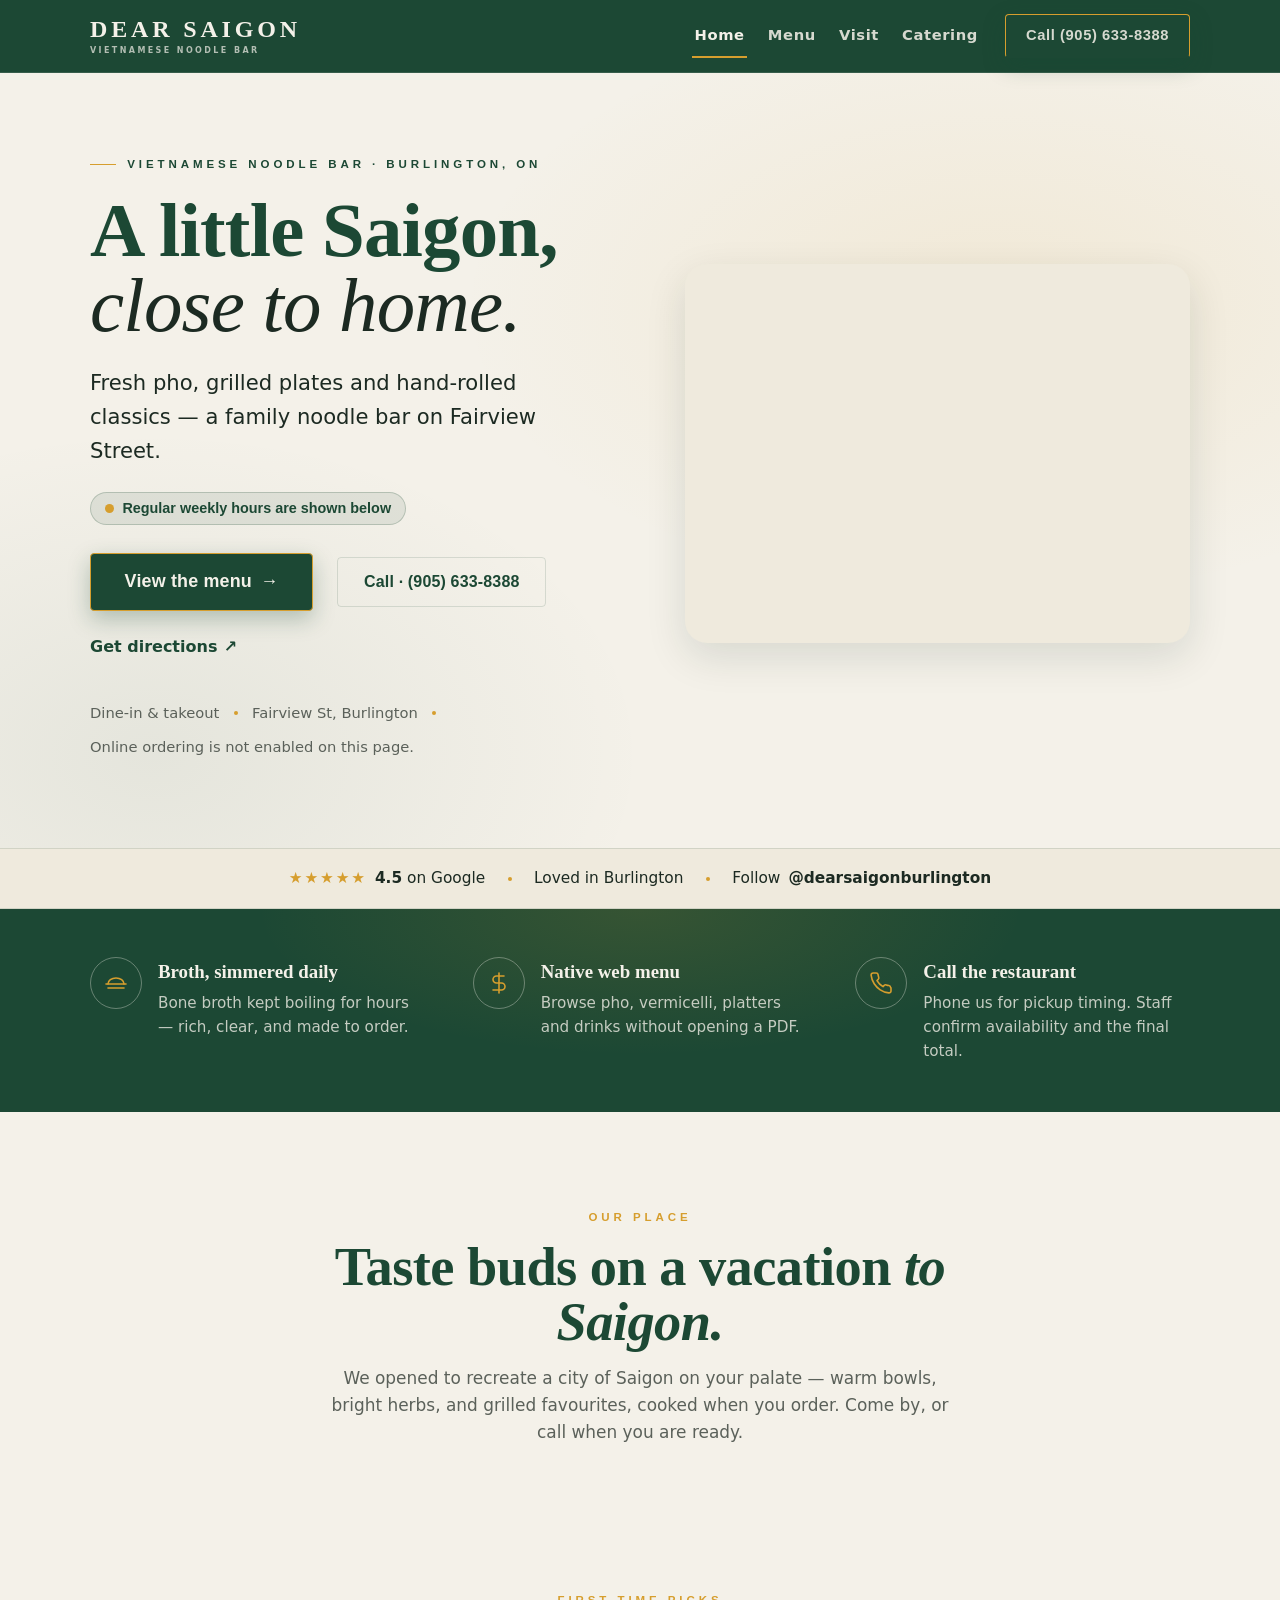
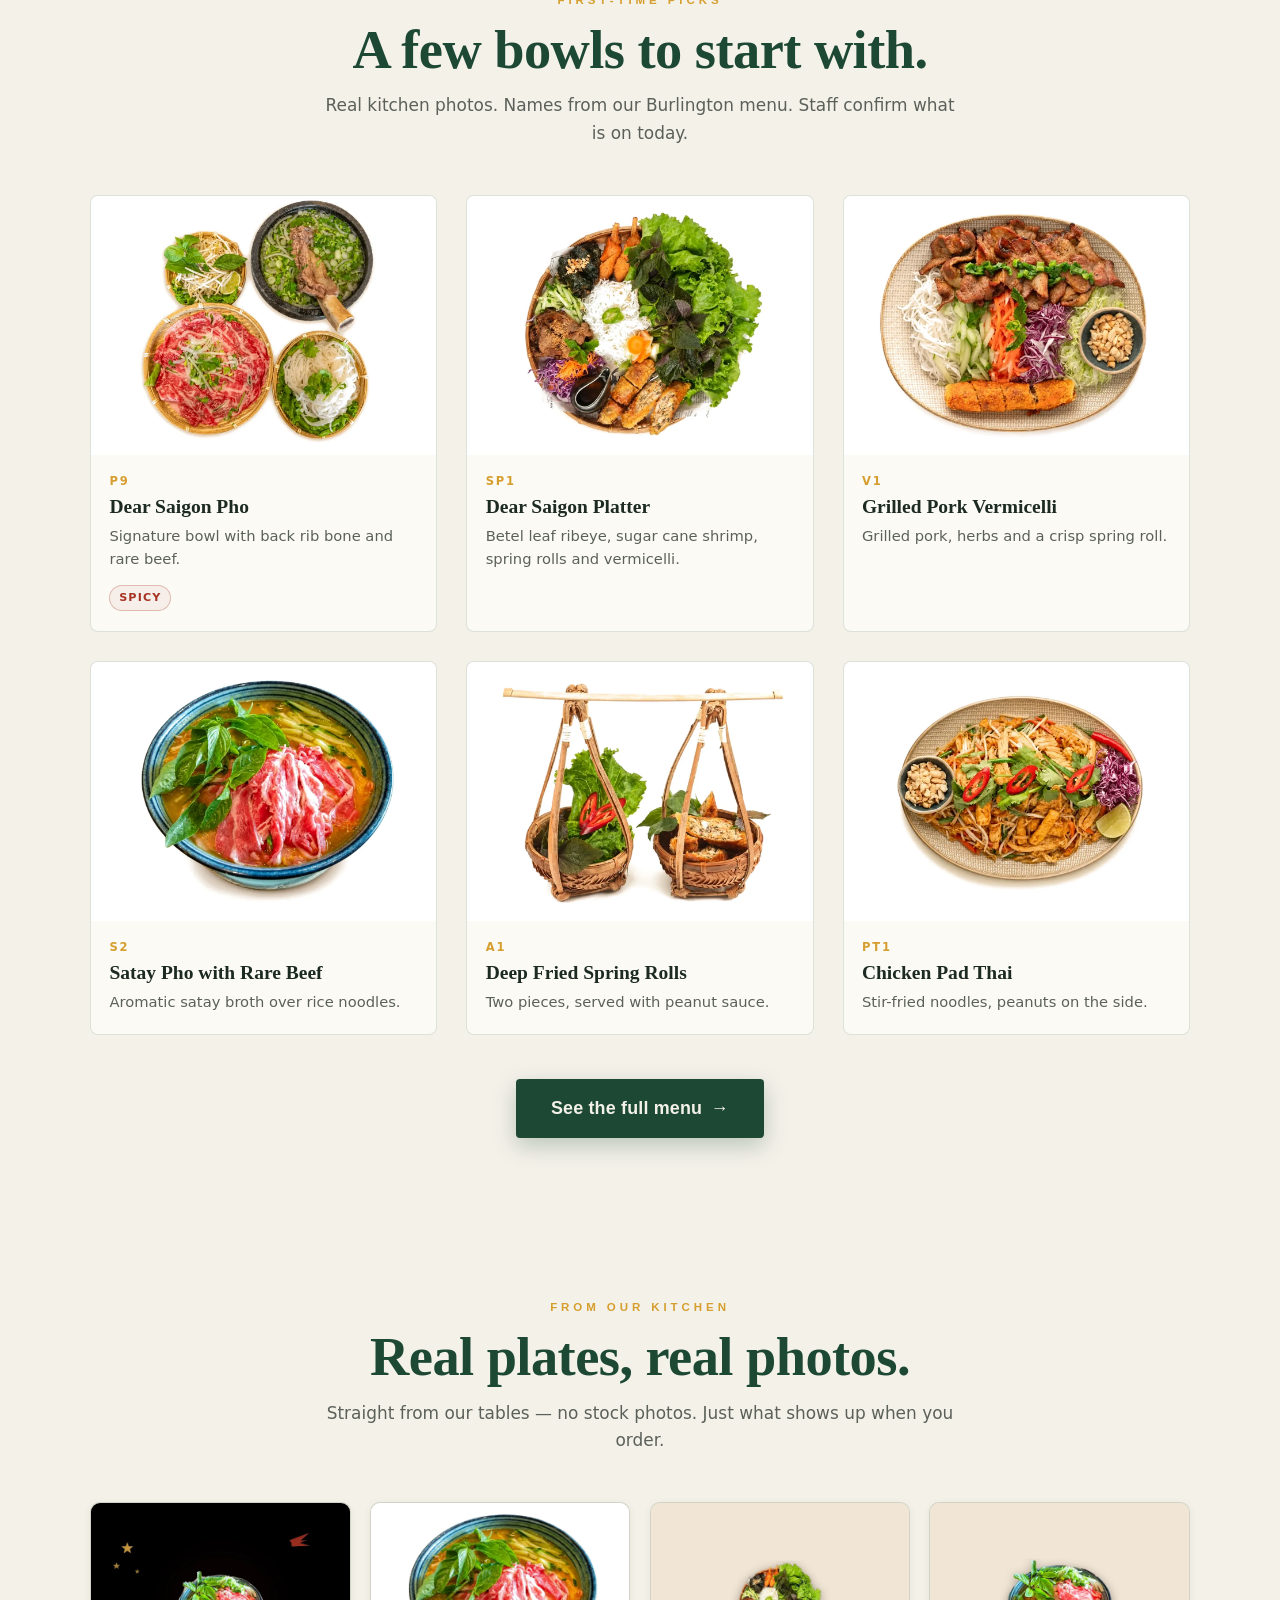
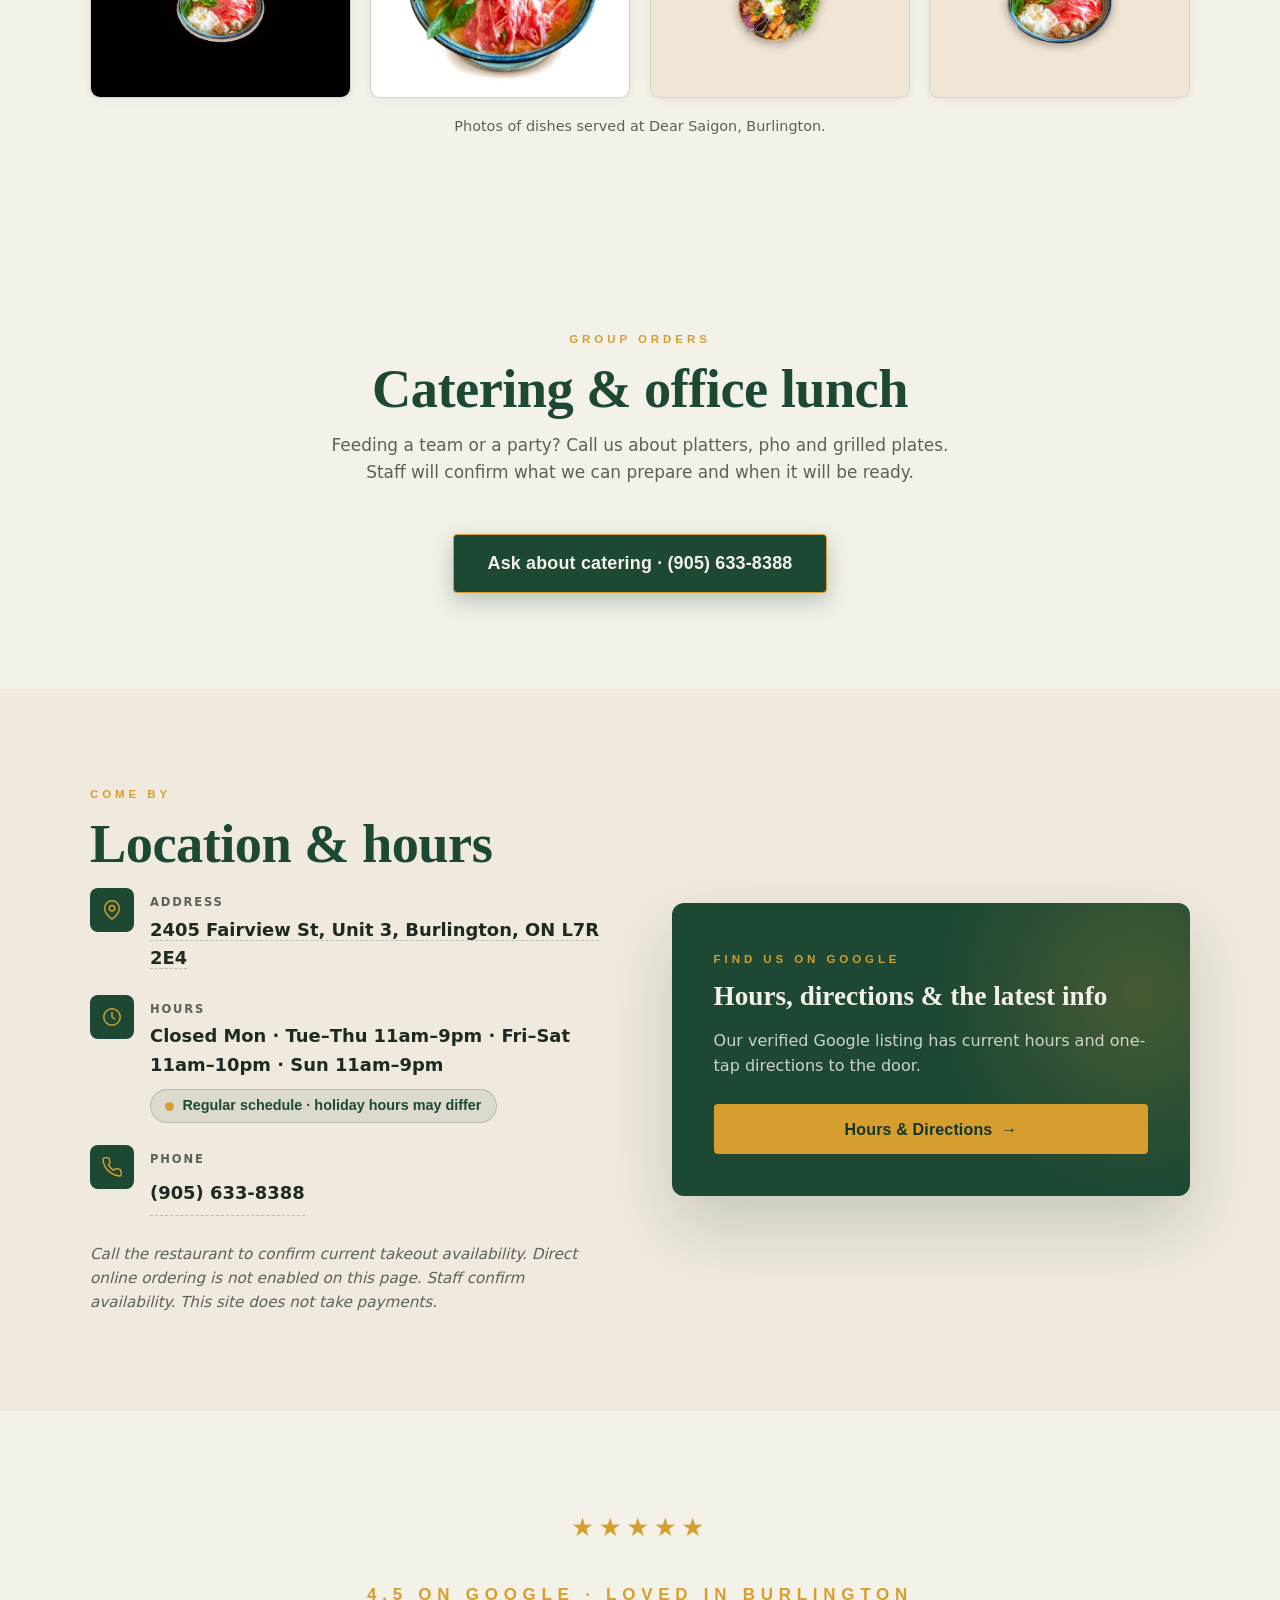
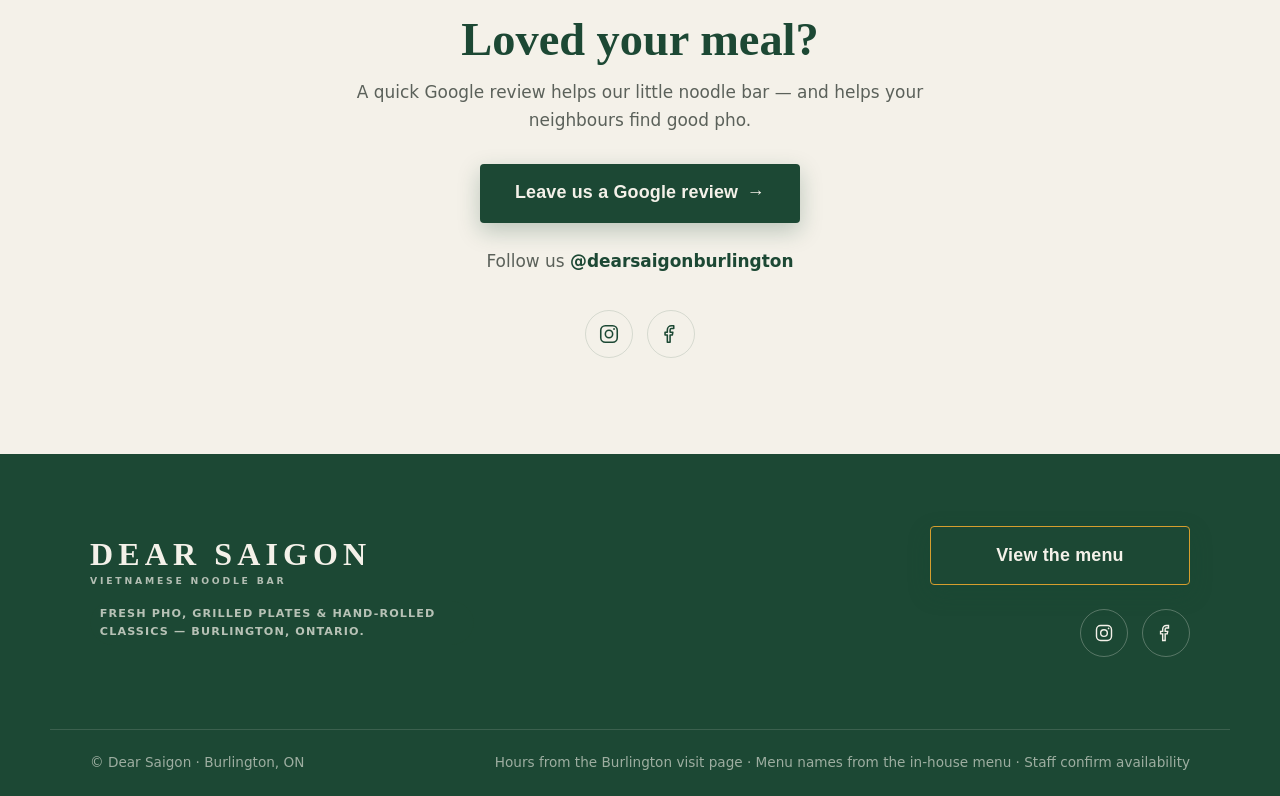
==== index.html @ 6fcc9b38 "Merge origin/main into the fail-closed takeout foundation Keep main's visit-only native menu site an" ====
<!DOCTYPE html>
<html lang="en">
<head>
<meta charset="UTF-8" />
<meta name="viewport" content="width=device-width, initial-scale=1.0" />
<title>Dear Saigon Burlington — Visit · Menu · Hours</title>
<link rel="icon" href="data:image/svg+xml,%3Csvg xmlns='http://www.w3.org/2000/svg' viewBox='0 0 32 32'%3E%3Crect width='32' height='32' rx='7' fill='%231C4834'/%3E%3Ctext x='16' y='23' font-family='Georgia,serif' font-size='17' font-weight='bold' fill='%23F4F1E9' text-anchor='middle'%3EDS%3C/text%3E%3C/svg%3E" />
<meta name="theme-color" content="#1C4834" />
<meta name="robots" content="index,follow" />
<meta name="referrer" content="strict-origin-when-cross-origin" />
<meta http-equiv="Content-Security-Policy" content="default-src 'self'; img-src 'self' data:; style-src 'self' 'unsafe-inline' https://fonts.googleapis.com; script-src 'self'; connect-src 'none'; font-src 'self' https://fonts.gstatic.com; object-src 'none'; base-uri 'self'; form-action 'none'" />
<meta name="description" content="Dear Saigon Burlington — Vietnamese noodle bar on Fairview St. Native menu, hours, phone and directions. Visit us. Closed Mondays." />
<meta name="keywords" content="vietnamese food burlington, pho burlington, dear saigon, vietnamese noodle bar, pho pickup burlington" />
<link rel="canonical" href="https://skywalker8888.github.io/dear-saigon-landing/" />

<meta property="og:site_name" content="Dear Saigon — Vietnamese Noodle Bar" />
<meta property="og:title" content="Dear Saigon Burlington — Pho &amp; Vietnamese Noodle Bar" />
<meta property="og:description" content="Fresh pho, grilled plates and hand-rolled classics on Fairview St. View the menu, call, or get directions." />
<meta property="og:type" content="restaurant.restaurant" />
<meta property="og:url" content="https://skywalker8888.github.io/dear-saigon-landing/" />
<meta property="og:image" content="https://skywalker8888.github.io/dear-saigon-landing/assets/hero-platter-1200.jpg" />
<meta property="og:image:alt" content="Dear Saigon platter — grilled meats, spring rolls, vermicelli and herbs" />
<meta property="og:locale" content="en_CA" />
<meta name="twitter:card" content="summary_large_image" />
<meta name="twitter:title" content="Dear Saigon Burlington — Pho &amp; Vietnamese Noodle Bar" />
<meta name="twitter:description" content="Hours, native menu, phone and directions. Come visit on Fairview St." />
<meta name="twitter:image" content="https://skywalker8888.github.io/dear-saigon-landing/assets/hero-platter-1200.jpg" />

<link rel="preconnect" href="https://fonts.googleapis.com" />
<link rel="preconnect" href="https://fonts.gstatic.com" crossorigin />
<link href="https://fonts.googleapis.com/css2?family=Playfair+Display:ital,wght@0,500;0,600;0,700;0,800;0,900;1,500&family=Inter:wght@400;500;600;700&display=swap" rel="stylesheet" />
<link rel="stylesheet" href="css/site.css" />

<script type="application/ld+json">
{
  "@context": "https://schema.org",
  "@type": "Restaurant",
  "name": "Dear Saigon",
  "image": "https://skywalker8888.github.io/dear-saigon-landing/assets/hero-platter-1200.jpg",
  "servesCuisine": "Vietnamese",
  "telephone": "+19056338388",
  "address": {
    "@type": "PostalAddress",
    "streetAddress": "2405 Fairview St, Unit 3",
    "addressLocality": "Burlington",
    "addressRegion": "ON",
    "postalCode": "L7R 2E4",
    "addressCountry": "CA"
  },
  "url": "https://skywalker8888.github.io/dear-saigon-landing/",
  "hasMenu": "https://skywalker8888.github.io/dear-saigon-landing/menu.html",
  "openingHoursSpecification": [
    { "@type": "OpeningHoursSpecification", "dayOfWeek": ["Tuesday","Wednesday","Thursday","Sunday"], "opens": "11:00", "closes": "21:00" },
    { "@type": "OpeningHoursSpecification", "dayOfWeek": ["Friday","Saturday"], "opens": "11:00", "closes": "22:00" }
  ]
}
</script>
</head>
<body>
  <a class="skip" href="#main">Skip to content</a>

  <header class="topbar">
    <div class="wrap topbar-inner">
      <a href="index.html" class="brand-lockup" aria-label="Dear Saigon home">
        <span class="name">DEAR SAIGON</span>
        <span class="sub">Vietnamese Noodle Bar</span>
      </a>
      <button class="nav-toggle" type="button" aria-expanded="false" aria-controls="siteNav" aria-label="Open menu">
        <span></span>
      </button>
      <nav class="nav" id="siteNav" aria-label="Primary">
        <a href="index.html" aria-current="page">Home</a>
        <a href="menu.html">Menu</a>
        <a href="#visit">Visit</a>
        <a href="#catering">Catering</a>
        <a class="btn btn-order nav-cta" href="tel:+19056338388">Call (905) 633-8388</a>
      </nav>
    </div>
  </header>

  <main id="main" tabindex="-1">
    <section class="hero" id="top">
      <div class="wrap hero-grid">
        <div class="hero-copy">
          <span class="kicker hero-kicker">Vietnamese Noodle Bar · Burlington, ON</span>
          <h1>A little Saigon,<br /><span class="em">close to home.</span></h1>
          <p class="tagline">Fresh pho, grilled plates and hand-rolled classics — a family noodle bar on Fairview Street.</p>
          <div class="hero-status">
            <span class="status-pill is-schedule">
              <span class="dot-live" aria-hidden="true"></span><span>Regular weekly hours are shown below</span>
            </span>
          </div>
          <div class="hero-cta">
            <a class="btn btn-order btn-order-lg" href="menu.html">View the menu <span class="arrow" aria-hidden="true">→</span></a>
            <a class="btn btn-outline" href="tel:+19056338388">Call · (905) 633-8388</a>
            <a class="menu-link" href="https://www.google.com/maps/dir/?api=1&destination=Dear+Saigon+Vietnamese+Noodle+Bar%2C+2405+Fairview+St+Unit+3%2C+Burlington%2C+ON+L7R+2E4" target="_blank" rel="noopener">Get directions <span aria-hidden="true">↗</span></a>
          </div>
          <p class="trust">
            <span>Dine-in &amp; takeout</span><span class="dot" aria-hidden="true"></span>
            <span>Fairview St, Burlington</span><span class="dot" aria-hidden="true"></span>
            <span>Online ordering is not enabled on this page.</span>
          </p>
        </div>
        <div class="hero-media">
          <div class="hero-disc">
            <picture>
              <source media="(max-width: 900px)" type="image/webp"
                srcset="assets/hero-platter-portrait-800.webp 800w, assets/hero-platter-portrait-1080.webp 1080w"
                sizes="100vw" />
              <source type="image/webp"
                srcset="assets/hero-platter-800.webp 800w, assets/hero-platter-1200.webp 1200w, assets/hero-platter-1600.webp 1600w"
                sizes="(min-width: 900px) 34rem, 100vw" />
              <img class="hero-bowl"
                src="assets/hero-platter-1200.jpg"
                srcset="assets/hero-platter-800.jpg 800w, assets/hero-platter-1200.jpg 1200w, assets/hero-platter-1600.jpg 1600w"
                sizes="(min-width: 900px) 34rem, 100vw"
                alt="Official Dear Saigon platter — grilled meats, spring rolls, vermicelli, herbs and sauces on a woven tray"
                width="1600" height="1066" fetchpriority="high" decoding="async" />
            </picture>
          </div>
        </div>
      </div>
    </section>

    <section class="proof" aria-label="What people say about Dear Saigon">
      <div class="wrap proof-inner">
        <span class="proof-item"><span class="proof-stars" aria-hidden="true">★★★★★</span> <span><strong>4.5</strong> on Google</span></span>
        <span class="proof-sep" aria-hidden="true"></span>
        <span class="proof-item">Loved in Burlington</span>
        <span class="proof-sep" aria-hidden="true"></span>
        <span class="proof-item">Follow <strong>@dearsaigonburlington</strong></span>
      </div>
    </section>

    <section class="highlights">
      <div class="wrap highlights-inner">
        <div class="hl reveal">
          <span class="ic" aria-hidden="true"><svg width="24" height="24" viewBox="0 0 24 24" fill="none" stroke="currentColor" stroke-width="1.6" stroke-linecap="round" stroke-linejoin="round"><path d="M4 13c0-3.5 3.6-6 8-6s8 2.5 8 6"/><path d="M2 13h20"/><path d="M4 17h16"/></svg></span>
          <div>
            <h3>Broth, simmered daily</h3>
            <p>Bone broth kept boiling for hours — rich, clear, and made to order.</p>
          </div>
        </div>
        <div class="hl reveal">
          <span class="ic" aria-hidden="true"><svg width="24" height="24" viewBox="0 0 24 24" fill="none" stroke="currentColor" stroke-width="1.6" stroke-linecap="round" stroke-linejoin="round"><path d="M12 2v20"/><path d="M17 5H9.5a3.5 3.5 0 0 0 0 7h5a3.5 3.5 0 0 1 0 7H6"/></svg></span>
          <div>
            <h3>Native web menu</h3>
            <p>Browse pho, vermicelli, platters and drinks without opening a PDF.</p>
          </div>
        </div>
        <div class="hl reveal">
          <span class="ic" aria-hidden="true"><svg width="24" height="24" viewBox="0 0 24 24" fill="none" stroke="currentColor" stroke-width="1.6" stroke-linecap="round" stroke-linejoin="round"><path d="M22 16.9v3a2 2 0 0 1-2.2 2 19.8 19.8 0 0 1-8.6-3.1 19.5 19.5 0 0 1-6-6 19.8 19.8 0 0 1-3.1-8.6A2 2 0 0 1 4.1 2h3a2 2 0 0 1 2 1.7c.1.9.3 1.8.6 2.6a2 2 0 0 1-.5 2.1L8 9.6a16 16 0 0 0 6 6l1.2-1.2a2 2 0 0 1 2.1-.5c.8.3 1.7.5 2.6.6a2 2 0 0 1 1.7 2Z"/></svg></span>
          <div>
            <h3>Call the restaurant</h3>
            <p>Phone us for pickup timing. Staff confirm availability and the final total.</p>
          </div>
        </div>
      </div>
    </section>

    <section class="sec" id="story">
      <div class="wrap">
        <div class="sec-head center reveal">
          <span class="kicker">Our place</span>
          <h2>Taste buds on a vacation <em style="font-style:italic">to Saigon.</em></h2>
          <p>We opened to recreate a city of Saigon on your palate — warm bowls, bright herbs, and grilled favourites, cooked when you order. Come by, or call when you are ready.</p>
        </div>
      </div>
    </section>

    <section class="sec" id="favourites" style="padding-top:0">
      <div class="wrap">
        <div class="sec-head center reveal">
          <span class="kicker">First-time picks</span>
          <h2>A few bowls to start with.</h2>
          <p>Real kitchen photos. Names from our Burlington menu. Staff confirm what is on today.</p>
        </div>
        <div class="featured-grid">
          <article class="dish reveal">
            <div class="dish-photo"><img src="assets/menu/p9-dear-saigon-pho.webp" alt="Dear Saigon pho with back rib bone and rare beef" loading="lazy" width="1200" height="900" /></div>
            <div class="dish-body">
              <span class="dish-code">P9</span>
              <h3 class="dish-name">Dear Saigon Pho</h3>
              <p class="dish-note">Signature bowl with back rib bone and rare beef.</p>
              <div class="dish-foot"><span class="tag tag-spicy">Spicy</span></div>
            </div>
          </article>
          <article class="dish reveal">
            <div class="dish-photo"><img src="assets/menu/sp1-platter.webp" alt="Dear Saigon platter with grilled meats, spring rolls and herbs" loading="lazy" width="1200" height="900" /></div>
            <div class="dish-body">
              <span class="dish-code">SP1</span>
              <h3 class="dish-name">Dear Saigon Platter</h3>
              <p class="dish-note">Betel leaf ribeye, sugar cane shrimp, spring rolls and vermicelli.</p>
            </div>
          </article>
          <article class="dish reveal">
            <div class="dish-photo"><img src="assets/menu/v1-grilled-pork-vermicelli.webp" alt="Vermicelli with grilled pork and spring roll" loading="lazy" width="1200" height="900" /></div>
            <div class="dish-body">
              <span class="dish-code">V1</span>
              <h3 class="dish-name">Grilled Pork Vermicelli</h3>
              <p class="dish-note">Grilled pork, herbs and a crisp spring roll.</p>
            </div>
          </article>
          <article class="dish reveal">
            <div class="dish-photo"><img src="assets/menu/s2-satay-rare-beef.webp" alt="Satay pho with rare beef" loading="lazy" width="1200" height="900" /></div>
            <div class="dish-body">
              <span class="dish-code">S2</span>
              <h3 class="dish-name">Satay Pho with Rare Beef</h3>
              <p class="dish-note">Aromatic satay broth over rice noodles.</p>
            </div>
          </article>
          <article class="dish reveal">
            <div class="dish-photo"><img src="assets/menu/a1-spring-rolls.webp" alt="Deep fried spring rolls in bamboo baskets" loading="lazy" width="1200" height="900" /></div>
            <div class="dish-body">
              <span class="dish-code">A1</span>
              <h3 class="dish-name">Deep Fried Spring Rolls</h3>
              <p class="dish-note">Two pieces, served with peanut sauce.</p>
            </div>
          </article>
          <article class="dish reveal">
            <div class="dish-photo"><img src="assets/menu/pt1-chicken-pad-thai.webp" alt="Chicken pad thai" loading="lazy" width="1200" height="900" /></div>
            <div class="dish-body">
              <span class="dish-code">PT1</span>
              <h3 class="dish-name">Chicken Pad Thai</h3>
              <p class="dish-note">Stir-fried noodles, peanuts on the side.</p>
            </div>
          </article>
        </div>
        <div class="menu-cta reveal">
          <a class="btn btn-green btn-order-lg" href="menu.html">See the full menu <span class="arrow" aria-hidden="true">→</span></a>
        </div>
      </div>
    </section>

    <section class="sec" id="gallery" style="padding-top: clamp(2.5rem, 6vw, 4rem);">
      <div class="wrap">
        <div class="sec-head center reveal">
          <span class="kicker">From our kitchen</span>
          <h2>Real plates, real photos.</h2>
          <p>Straight from our tables — no stock photos. Just what shows up when you order.</p>
        </div>
        <div class="gallery-grid">
          <figure class="gallery-item reveal"><img src="assets/gallery-house-special-pho.webp" alt="House special pho at Dear Saigon" loading="lazy" width="1200" height="900" /></figure>
          <figure class="gallery-item reveal"><img src="assets/gallery-satay-pho-rare-beef.webp" alt="Satay pho with rare beef" loading="lazy" width="1200" height="900" /></figure>
          <figure class="gallery-item reveal"><img src="assets/gallery-dear-saigon-platter.webp" alt="Dear Saigon platter" loading="lazy" width="1200" height="900" /></figure>
          <figure class="gallery-item reveal"><img src="assets/gallery-house-special-pho-2.webp" alt="House special pho with herbs and chili" loading="lazy" width="1200" height="900" /></figure>
        </div>
        <p class="gallery-note reveal">Photos of dishes served at Dear Saigon, Burlington.</p>
      </div>
    </section>

    <section class="sec" id="catering">
      <div class="wrap">
        <div class="sec-head center reveal">
          <span class="kicker">Group orders</span>
          <h2>Catering &amp; office lunch</h2>
          <p>Feeding a team or a party? Call us about platters, pho and grilled plates. Staff will confirm what we can prepare and when it will be ready.</p>
        </div>
        <div class="reveal" style="text-align:center">
          <a class="btn btn-order btn-order-lg" href="tel:+19056338388">Ask about catering · (905) 633-8388</a>
        </div>
      </div>
    </section>

    <section class="sec info" id="visit">
      <div class="wrap info-grid">
        <div class="reveal">
          <div class="sec-head" style="margin-bottom:1rem">
            <span class="kicker" style="color:var(--gold)">Come by</span>
            <h2>Location &amp; hours</h2>
          </div>
          <div class="info-list">
            <div class="info-item">
              <span class="ic" aria-hidden="true"><svg width="22" height="22" viewBox="0 0 24 24" fill="none" stroke="currentColor" stroke-width="1.6" stroke-linecap="round" stroke-linejoin="round"><path d="M20 10c0 6-8 12-8 12s-8-6-8-12a8 8 0 0 1 16 0Z"/><circle cx="12" cy="10" r="3"/></svg></span>
              <div>
                <span class="lbl">Address</span>
                <div class="val"><a href="https://www.google.com/maps/dir/?api=1&destination=Dear+Saigon+Vietnamese+Noodle+Bar%2C+2405+Fairview+St+Unit+3%2C+Burlington%2C+ON+L7R+2E4" target="_blank" rel="noopener" aria-label="Get directions to 2405 Fairview Street, Unit 3, Burlington">2405 Fairview St, Unit 3, Burlington, ON L7R 2E4</a></div>
              </div>
            </div>
            <div class="info-item">
              <span class="ic" aria-hidden="true"><svg width="22" height="22" viewBox="0 0 24 24" fill="none" stroke="currentColor" stroke-width="1.6" stroke-linecap="round" stroke-linejoin="round"><circle cx="12" cy="12" r="9"/><path d="M12 7v5l3 2"/></svg></span>
              <div>
                <span class="lbl">Hours</span>
                <div class="val">Closed Mon · Tue–Thu 11am–9pm · Fri–Sat 11am–10pm · Sun 11am–9pm</div>
                <span class="status-pill is-schedule" style="margin-top:.6rem">
                  <span class="dot-live" aria-hidden="true"></span><span>Regular schedule · holiday hours may differ</span>
                </span>
              </div>
            </div>
            <div class="info-item">
              <span class="ic" aria-hidden="true"><svg width="22" height="22" viewBox="0 0 24 24" fill="none" stroke="currentColor" stroke-width="1.6" stroke-linecap="round" stroke-linejoin="round"><path d="M22 16.9v3a2 2 0 0 1-2.2 2 19.8 19.8 0 0 1-8.6-3.1 19.5 19.5 0 0 1-6-6 19.8 19.8 0 0 1-3.1-8.6A2 2 0 0 1 4.1 2h3a2 2 0 0 1 2 1.7c.1.9.3 1.8.6 2.6a2 2 0 0 1-.5 2.1L8 9.6a16 16 0 0 0 6 6l1.2-1.2a2 2 0 0 1 2.1-.5c.8.3 1.7.5 2.6.6a2 2 0 0 1 1.7 2Z"/></svg></span>
              <div>
                <span class="lbl">Phone</span>
                <div class="val"><a class="info-phone-link" href="tel:+19056338388">(905) 633-8388</a></div>
              </div>
            </div>
          </div>
          <p class="info-note">Call the restaurant to confirm current takeout availability. Direct online ordering is not enabled on this page. Staff confirm availability. This site does not take payments.</p>
        </div>
        <aside class="info-card reveal">
          <span class="kicker">Find us on Google</span>
          <h3>Hours, directions &amp; the latest info</h3>
          <p>Our verified Google listing has current hours and one-tap directions to the door.</p>
          <a class="btn btn-gold" href="https://maps.google.com/?cid=7779167624269607469" target="_blank" rel="noopener">Hours &amp; Directions <span class="arrow" aria-hidden="true">→</span></a>
        </aside>
      </div>
    </section>

    <section class="sec">
      <div class="wrap reviews-inner reveal">
        <div class="stars" aria-label="Five stars">★★★★★</div>
        <p class="kicker" style="color:var(--gold);margin-bottom:.5rem">4.5 on Google · Loved in Burlington</p>
        <h2>Loved your meal?</h2>
        <p>A quick Google review helps our little noodle bar — and helps your neighbours find good pho.</p>
        <div class="review-cta">
          <a class="btn btn-green btn-order-lg" href="https://maps.google.com/?cid=7779167624269607469" target="_blank" rel="noopener">Leave us a Google review <span class="arrow" aria-hidden="true">→</span></a>
        </div>
        <p style="margin-top:1.6rem;color:var(--muted)">Follow us <a href="https://instagram.com/dearsaigonburlington" target="_blank" rel="noopener" style="color:var(--green);font-weight:700">@dearsaigonburlington</a></p>
        <div class="socials">
          <a class="soc" href="https://instagram.com/dearsaigonburlington" target="_blank" rel="noopener" aria-label="Dear Saigon on Instagram">
            <svg width="22" height="22" viewBox="0 0 24 24" fill="none" stroke="currentColor" stroke-width="1.7" stroke-linecap="round" stroke-linejoin="round"><rect x="3" y="3" width="18" height="18" rx="5"/><circle cx="12" cy="12" r="4"/><circle cx="17.5" cy="6.5" r="1" fill="currentColor" stroke="none"/></svg>
          </a>
          <a class="soc" href="https://facebook.com/dearsaigonburlington" target="_blank" rel="noopener" aria-label="Dear Saigon on Facebook">
            <svg width="22" height="22" viewBox="0 0 24 24" fill="none" stroke="currentColor" stroke-width="1.7" stroke-linecap="round" stroke-linejoin="round"><path d="M15 3h-2.5A4.5 4.5 0 0 0 8 7.5V10H5.5v3H8v8h3v-8h2.5l.5-3H11V7.5A1.5 1.5 0 0 1 12.5 6H15V3Z"/></svg>
          </a>
        </div>
      </div>
    </section>
  </main>

  <footer class="footer">
    <div class="wrap footer-inner">
      <div>
        <div class="brand-lockup">
          <span class="name">DEAR SAIGON</span>
          <span class="sub">Vietnamese Noodle Bar</span>
        </div>
        <p class="tag">Fresh pho, grilled plates &amp; hand-rolled classics — Burlington, Ontario.</p>
      </div>
      <div class="footer-right">
        <a class="btn btn-order btn-order-lg" href="menu.html">View the menu</a>
        <div class="socials">
          <a class="soc" href="https://instagram.com/dearsaigonburlington" target="_blank" rel="noopener" aria-label="Dear Saigon on Instagram">
            <svg width="20" height="20" viewBox="0 0 24 24" fill="none" stroke="currentColor" stroke-width="1.7"><rect x="3" y="3" width="18" height="18" rx="5"/><circle cx="12" cy="12" r="4"/><circle cx="17.5" cy="6.5" r="1" fill="currentColor" stroke="none"/></svg>
          </a>
          <a class="soc" href="https://facebook.com/dearsaigonburlington" target="_blank" rel="noopener" aria-label="Dear Saigon on Facebook">
            <svg width="20" height="20" viewBox="0 0 24 24" fill="none" stroke="currentColor" stroke-width="1.7"><path d="M15 3h-2.5A4.5 4.5 0 0 0 8 7.5V10H5.5v3H8v8h3v-8h2.5l.5-3H11V7.5A1.5 1.5 0 0 1 12.5 6H15V3Z"/></svg>
          </a>
        </div>
      </div>
    </div>
    <div class="wrap footer-bottom">
      <span>© Dear Saigon · Burlington, ON</span>
      <span>Hours from the Burlington visit page · Menu names from the in-house menu · Staff confirm availability</span>
    </div>
  </footer>

  <nav class="mobile-bar" aria-label="Quick visit actions">
    <a class="btn btn-order" href="tel:+19056338388">Call</a>
    <a class="btn btn-ghost" href="menu.html">Menu</a>
    <a class="btn btn-ghost" href="https://www.google.com/maps/dir/?api=1&destination=Dear+Saigon+Vietnamese+Noodle+Bar%2C+2405+Fairview+St+Unit+3%2C+Burlington%2C+ON+L7R+2E4" target="_blank" rel="noopener">Directions</a>
  </nav>

  <script src="js/site.js"></script>
</body>
</html>
---- css/site.css ----
:root {
  --green: #1C4834;
  --green-deep: #143526;
  --green-tint: #E4EAE1;
  --cream: #F4F1E9;
  --cream-warm: #EFEADD;
  --ink: #1C2A22;
  --muted: #5B615A;
  --gold: #D69E2E;
  --saigon-red: #A83224;
  --card: #FBFAF5;
  --shadow-sm: 0 2px 8px rgba(20, 42, 34, .06);
  --shadow-md: 0 14px 40px rgba(20, 42, 34, .12);
  --shadow-lg: 0 30px 70px rgba(20, 42, 34, .18);
  --edge: rgba(28, 72, 52, .14);
  --maxw: 1180px;
  --ease: cubic-bezier(.22, .61, .36, 1);
  --header-h: 72px;
}

* { box-sizing: border-box; margin: 0; padding: 0; }

html { scroll-behavior: smooth; -webkit-text-size-adjust: 100%; scroll-padding-top: 88px; }

body {
  font-family: Inter, system-ui, -apple-system, sans-serif;
  color: var(--ink);
  background: var(--cream);
  line-height: 1.6;
  -webkit-font-smoothing: antialiased;
  overflow-x: hidden;
}

h1, h2, h3, .serif { font-family: "Playfair Display", Georgia, "Times New Roman", serif; }

a { color: inherit; text-decoration: none; }
a:focus-visible { outline: 3px solid var(--gold); outline-offset: 3px; }
img { display: block; max-width: 100%; height: auto; }
main, section[id] { scroll-margin-top: 5.5rem; }

.wrap { width: 100%; max-width: var(--maxw); margin-inline: auto; padding-inline: clamp(1.15rem, 4vw, 2.5rem); }

.skip {
  position: absolute;
  left: .75rem;
  top: -40rem;
  z-index: 400;
  background: var(--gold);
  color: var(--green-deep);
  padding: .7rem 1rem;
  font-weight: 700;
  border-radius: 4px;
}
.skip:focus { top: .75rem; outline: 3px solid var(--green); outline-offset: 3px; }

.kicker {
  font-family: Inter, sans-serif;
  font-weight: 600;
  text-transform: uppercase;
  letter-spacing: .34em;
  font-size: .72rem;
}

.btn {
  display: inline-flex;
  align-items: center;
  justify-content: center;
  gap: .55rem;
  font-family: Inter, sans-serif;
  font-weight: 600;
  font-size: 1rem;
  letter-spacing: .01em;
  padding: .95rem 1.6rem;
  border-radius: 4px;
  border: 1.5px solid transparent;
  cursor: pointer;
  transition: transform .25s var(--ease), box-shadow .25s var(--ease), background .25s var(--ease), color .25s var(--ease);
  min-height: 48px;
  line-height: 1.1;
  text-align: center;
}
.btn:focus-visible { outline: 3px solid var(--gold); outline-offset: 3px; }
.btn .arrow { transition: transform .25s var(--ease); }
.btn:hover .arrow { transform: translateX(3px); }

.btn-order {
  background: var(--green);
  color: var(--cream);
  border-color: var(--gold);
  box-shadow: 0 8px 22px rgba(20, 72, 52, .28);
  font-weight: 700;
}
.btn-order:hover {
  transform: translateY(-2px);
  background: var(--green-deep);
  box-shadow: 0 14px 30px rgba(20, 72, 52, .4), 0 0 0 3px rgba(214, 158, 46, .18);
}
.btn-order:active { transform: translateY(0); }
.btn-order-lg { font-size: 1.12rem; padding: 1.15rem 2.1rem; }

.btn-green {
  background: var(--green);
  color: var(--cream);
  box-shadow: 0 8px 22px rgba(20, 72, 52, .25);
}
.btn-green:hover { transform: translateY(-2px); background: var(--green-deep); }

.btn-outline {
  background: transparent;
  color: var(--green);
  border-color: var(--edge);
}
.btn-outline:hover { border-color: var(--green); background: rgba(28,72,52,.05); transform: translateY(-2px); }

.btn-ghost {
  background: transparent;
  color: var(--cream);
  border-color: rgba(244,241,233,.45);
}
.btn-ghost:hover { background: rgba(244,241,233,.1); border-color: var(--cream); }

.topbar {
  position: sticky;
  top: 0;
  z-index: 100;
  background: var(--green);
  color: var(--cream);
  border-bottom: 1px solid rgba(244, 241, 233, .12);
}
.topbar-inner {
  display: flex;
  align-items: center;
  justify-content: space-between;
  gap: 1rem;
  padding-block: .7rem;
  min-height: var(--header-h);
}
.brand-lockup { display: flex; flex-direction: column; line-height: 1; }
.brand-lockup .name {
  font-family: "Playfair Display", serif;
  font-weight: 700;
  font-size: clamp(1.15rem, 3.6vw, 1.5rem);
  letter-spacing: .16em;
  color: var(--cream);
}
.brand-lockup .sub {
  font-size: .5rem;
  letter-spacing: .3em;
  text-transform: uppercase;
  color: rgba(244, 241, 233, .7);
  margin-top: .38rem;
  font-weight: 600;
}

.nav {
  display: flex;
  align-items: center;
  gap: .2rem 1.15rem;
}
.nav a {
  font-size: .92rem;
  font-weight: 600;
  letter-spacing: .04em;
  color: rgba(244,241,233,.86);
  padding: .45rem .15rem;
  min-height: 44px;
  display: inline-flex;
  align-items: center;
  border-bottom: 2px solid transparent;
}
.nav a:hover,
.nav a[aria-current="page"] {
  color: var(--cream);
  border-bottom-color: var(--gold);
}
.nav-cta { margin-left: .4rem; }
.topbar .btn-order { padding: .68rem 1.25rem; min-height: 44px; font-size: .92rem; }

.nav-toggle {
  display: none;
  width: 44px;
  height: 44px;
  border: 1.5px solid rgba(244,241,233,.35);
  background: transparent;
  color: var(--cream);
  border-radius: 6px;
  cursor: pointer;
}
.nav-toggle:focus-visible { outline: 3px solid var(--gold); outline-offset: 2px; }
.nav-toggle span,
.nav-toggle span::before,
.nav-toggle span::after {
  display: block;
  width: 18px;
  height: 2px;
  background: currentColor;
  position: relative;
  margin: 0 auto;
}
.nav-toggle span::before,
.nav-toggle span::after {
  content: "";
  position: absolute;
  left: 0;
}
.nav-toggle span::before { top: -6px; }
.nav-toggle span::after { top: 6px; }

.hero { position: relative; padding-block: clamp(2.5rem, 6vw, 5rem) clamp(3rem, 7vw, 6rem); overflow: hidden; }
.hero::before {
  content: "";
  position: absolute; inset: 0;
  background:
    radial-gradient(60% 55% at 78% 30%, rgba(214,158,46,.10), transparent 70%),
    radial-gradient(55% 60% at 12% 88%, rgba(28,72,52,.07), transparent 70%);
  pointer-events: none;
}
.hero-grid {
  position: relative;
  display: grid;
  grid-template-columns: 1.05fr 1fr;
  gap: clamp(2rem, 5vw, 4.5rem);
  align-items: center;
}
.hero-copy { max-width: 33rem; }
.hero-kicker { color: var(--green); display: inline-block; margin-bottom: 1.25rem; }
.hero-kicker::before {
  content: "";
  display: inline-block; width: 26px; height: 1px;
  background: var(--gold); vertical-align: middle; margin-right: .7rem;
}
.hero h1 {
  font-size: clamp(2.7rem, 8vw, 4.8rem);
  line-height: .98;
  font-weight: 800;
  letter-spacing: -.01em;
  color: var(--green);
}
.hero h1 .em { font-style: italic; font-weight: 500; color: var(--ink); }
.hero .tagline {
  font-size: clamp(1.1rem, 2.3vw, 1.32rem);
  color: var(--ink);
  margin-top: 1.4rem;
  max-width: 30rem;
}
.hero-cta { display: flex; flex-wrap: wrap; align-items: center; gap: 1rem 1.5rem; margin-top: 2.1rem; }
.menu-link {
  font-weight: 600;
  color: var(--green);
  border-bottom: 2px solid transparent;
  padding-bottom: 2px;
  display: inline-flex; align-items: center; gap: .4rem;
  min-height: 44px;
}
.menu-link:hover { border-color: var(--gold); }
.trust {
  margin-top: 1.9rem;
  display: flex; flex-wrap: wrap; align-items: center; gap: .6rem .9rem;
  color: var(--muted);
  font-size: .92rem;
  font-weight: 500;
}
.trust .dot { width: 4px; height: 4px; border-radius: 50%; background: var(--gold); display: inline-block; }

.hero-media { position: relative; display: grid; place-items: center; }
.hero-disc {
  position: relative;
  width: min(100%, 34rem);
  aspect-ratio: 4 / 3;
  border-radius: 22px;
  overflow: hidden;
  background: var(--cream-warm);
  box-shadow: var(--shadow-md);
}
.hero-disc img,
.hero-bowl {
  width: 100%;
  height: 100%;
  object-fit: cover;
  object-position: center;
}

.highlights { background: var(--green); color: var(--cream); position: relative; }
.highlights::before {
  content: ""; position: absolute; inset: 0;
  background: radial-gradient(50% 120% at 50% 0%, rgba(214,158,46,.14), transparent 60%);
}
.highlights-inner {
  position: relative;
  display: grid;
  grid-template-columns: repeat(3, 1fr);
  gap: clamp(1.5rem, 4vw, 3rem);
  padding-block: clamp(2.2rem, 5vw, 3rem);
}
.hl { display: flex; align-items: flex-start; gap: 1rem; }
.hl .ic {
  flex: none;
  width: 52px; height: 52px;
  border: 1.5px solid rgba(244,241,233,.35);
  border-radius: 50%;
  display: grid; place-content: center;
  color: var(--gold);
}
.hl h3 { font-size: 1.18rem; font-weight: 700; }
.hl p { color: rgba(244,241,233,.78); font-size: .95rem; margin-top: .2rem; }

.sec { padding-block: clamp(3.5rem, 8vw, 6rem); position: relative; }
.sec-head { max-width: 40rem; margin-bottom: clamp(2rem, 5vw, 3rem); }
.sec-head.center { margin-inline: auto; text-align: center; }
.sec-head .kicker { color: var(--gold); display: block; margin-bottom: .85rem; }
.sec-head h2 {
  font-size: clamp(2.1rem, 5.5vw, 3.4rem);
  line-height: 1.02;
  font-weight: 800;
  color: var(--green);
  letter-spacing: -.01em;
}
.sec-head p { color: var(--muted); margin-top: .9rem; font-size: 1.06rem; }

.featured-grid,
.menu-grid {
  display: grid;
  grid-template-columns: repeat(3, 1fr);
  gap: clamp(1.1rem, 2.5vw, 1.8rem);
}
.dish {
  background: var(--card);
  border: 1px solid var(--edge);
  border-radius: 8px;
  overflow: hidden;
  transition: transform .3s var(--ease), box-shadow .3s var(--ease), border-color .3s var(--ease);
  display: flex; flex-direction: column;
  min-height: 100%;
}
.dish:hover { transform: translateY(-6px); box-shadow: var(--shadow-md); border-color: rgba(28,72,52,.28); }
.dish-photo {
  position: relative;
  aspect-ratio: 4 / 3;
  background: radial-gradient(circle at 50% 42%, #fff, #F6F2E8 78%);
  overflow: hidden;
}
.dish-photo img {
  width: 100%; height: 100%;
  object-fit: cover;
  object-position: center;
  transition: transform .5s var(--ease);
}
.dish:hover .dish-photo img { transform: scale(1.04); }
.dish-photo.no-photo {
  display: grid;
  place-items: center;
  color: var(--muted);
  letter-spacing: .18em;
  text-transform: uppercase;
  font-size: .72rem;
  font-weight: 600;
}
.dish-photo.no-photo::before {
  content: "";
  position: absolute;
  inset: 12px;
  border: 1.5px dashed rgba(28,72,52,.18);
  border-radius: 6px;
}
.dish-body {
  padding: 1.05rem 1.15rem 1.25rem;
  display: flex; flex-direction: column; gap: .35rem;
  flex: 1;
}
.dish-code {
  font-size: .72rem;
  letter-spacing: .16em;
  text-transform: uppercase;
  color: var(--gold);
  font-weight: 700;
}
.dish-name { font-family: "Playfair Display", serif; font-size: 1.22rem; font-weight: 700; color: var(--ink); line-height: 1.15; }
.dish-note { color: var(--muted); font-size: .92rem; }
.dish-foot { display: flex; flex-wrap: wrap; align-items: center; gap: .4rem; margin-top: auto; padding-top: .55rem; }
.tag {
  font-size: .7rem;
  letter-spacing: .1em;
  text-transform: uppercase;
  color: var(--muted);
  font-weight: 700;
  border: 1px solid var(--edge);
  border-radius: 999px;
  padding: .2rem .55rem;
}
.tag-veg { color: var(--green); border-color: rgba(28,72,52,.28); background: rgba(28,72,52,.06); }
.tag-spicy { color: var(--saigon-red); border-color: rgba(168,50,36,.28); background: rgba(168,50,36,.06); }

.menu-cta {
  text-align: center;
  margin-top: clamp(2rem, 5vw, 2.8rem);
  display: flex;
  flex-wrap: wrap;
  justify-content: center;
  gap: .9rem;
}

.gallery-grid {
  display: grid;
  grid-template-columns: repeat(4, 1fr);
  gap: clamp(.8rem, 2vw, 1.2rem);
}
.gallery-item {
  position: relative;
  aspect-ratio: 4 / 3;
  border-radius: 10px;
  overflow: hidden;
  background: var(--cream-warm);
  box-shadow: var(--shadow-sm);
  border: 1px solid var(--edge);
}
.gallery-item img { width: 100%; height: 100%; object-fit: cover; }
.gallery-note { text-align: center; color: var(--muted); font-size: .9rem; margin-top: 1.1rem; }

.info { background: var(--cream-warm); }
.info-grid {
  display: grid; grid-template-columns: 1fr 1fr;
  gap: clamp(2rem, 5vw, 4rem);
  align-items: center;
}
.info-list { display: grid; gap: 1.35rem; margin-top: .5rem; }
.info-item { display: flex; gap: 1rem; align-items: flex-start; }
.info-item .ic {
  flex: none; width: 44px; height: 44px; border-radius: 8px;
  background: var(--green); color: var(--gold);
  display: grid; place-content: center;
}
.info-item .lbl { font-size: .72rem; letter-spacing: .16em; text-transform: uppercase; color: var(--muted); font-weight: 600; }
.info-item .val { font-size: 1.12rem; font-weight: 600; color: var(--ink); margin-top: .12rem; }
.info-phone-link { display: inline-flex; align-items: center; min-height: 44px; color: inherit; text-decoration: none; }
.info-item a.val-link,
.info-item .val a {
  color: inherit;
  border-bottom: 1px dashed rgba(28,72,52,.28);
}
.info-note { margin-top: 1.6rem; color: var(--muted); font-size: .95rem; font-style: italic; }

.info-card {
  background: var(--green);
  color: var(--cream);
  border-radius: 12px;
  padding: clamp(1.8rem, 4vw, 2.6rem);
  box-shadow: var(--shadow-lg);
  position: relative;
  overflow: hidden;
}
.info-card::before {
  content: ""; position: absolute; right: -30%; top: -40%;
  width: 80%; aspect-ratio: 1; border-radius: 50%;
  background: radial-gradient(circle, rgba(214,158,46,.22), transparent 70%);
}
.info-card .kicker { color: var(--gold); }
.info-card h3 { font-size: 1.7rem; font-weight: 700; margin: .7rem 0 1rem; line-height: 1.1; position: relative; }
.info-card p { color: rgba(244,241,233,.82); margin-bottom: 1.6rem; position: relative; }
.info-card .btn { width: 100%; position: relative; }
.info-card .btn-gold { background: var(--gold); color: var(--green-deep); font-weight: 700; }
.info-card .btn-gold:hover { transform: translateY(-2px); box-shadow: 0 14px 30px rgba(214,158,46,.4); }

.reviews-inner {
  text-align: center;
  max-width: 44rem; margin-inline: auto;
  display: flex; flex-direction: column; align-items: center;
}
.stars { color: var(--gold); font-size: 1.6rem; letter-spacing: .18em; margin-bottom: 1.2rem; }
.reviews-inner h2 { font-size: clamp(1.9rem, 5vw, 2.9rem); font-weight: 800; color: var(--green); line-height: 1.05; }
.reviews-inner p { color: var(--muted); margin-top: .9rem; font-size: 1.06rem; }
.review-cta { margin-top: 1.9rem; }
.socials { display: flex; gap: .9rem; margin-top: 2.2rem; }
.soc {
  width: 48px; height: 48px; border-radius: 50%;
  border: 1.5px solid var(--edge);
  display: grid; place-content: center;
  color: var(--green);
}
.soc:hover { background: var(--green); color: var(--cream); border-color: var(--green); }
.soc:focus-visible { outline: 3px solid var(--gold); outline-offset: 3px; }

.footer { background: var(--green); color: var(--cream); }
.footer-inner {
  padding-block: clamp(3rem, 6vw, 4.5rem);
  display: grid;
  grid-template-columns: 1fr auto;
  gap: 2.5rem;
  align-items: center;
}
.footer .brand-lockup .name { font-size: 2rem; }
.footer .brand-lockup .sub { font-size: .58rem; }
.footer .tag { color: rgba(244,241,233,.72); margin-top: 1rem; max-width: 24rem; }
.footer-right { display: flex; flex-direction: column; align-items: flex-end; gap: 1.5rem; }
.footer-right .btn { min-width: 260px; }
.footer .socials { margin-top: 0; }
.footer .soc { border-color: rgba(244,241,233,.28); color: var(--cream); }
.footer .soc:hover { background: var(--gold); color: var(--green-deep); border-color: var(--gold); }
.footer-bottom {
  border-top: 1px solid rgba(244,241,233,.14);
  padding-block: 1.4rem;
  display: flex; flex-wrap: wrap; gap: .6rem 1.4rem;
  justify-content: space-between;
  color: rgba(244,241,233,.6);
  font-size: .85rem;
}
.footer-bottom a:hover { color: var(--cream); }

.status-pill {
  display: inline-flex;
  align-items: center;
  gap: .5rem;
  font-family: Inter, sans-serif;
  font-weight: 600;
  font-size: .9rem;
  line-height: 1.1;
  padding: .5rem .9rem;
  border-radius: 999px;
  border: 1.5px solid transparent;
  white-space: nowrap;
}
.status-pill .dot-live { width: 9px; height: 9px; border-radius: 50%; flex: none; }
.status-pill.is-schedule {
  background: rgba(28, 72, 52, .09);
  color: var(--green);
  border-color: rgba(28, 72, 52, .22);
  white-space: normal;
  max-width: 100%;
}
.status-pill.is-schedule .dot-live { background: var(--gold); }
.status-pill.is-open {
  background: rgba(28, 72, 52, .09);
  color: var(--green);
  border-color: rgba(28, 72, 52, .22);
}
.status-pill.is-open .dot-live { background: #1E9E5A; box-shadow: 0 0 0 0 rgba(30,158,90,.5); animation: livePulse 2.2s ease-out infinite; }
.status-pill.is-closed {
  background: rgba(214, 158, 46, .14);
  color: #6b4e0a;
  border-color: rgba(214, 158, 46, .4);
}
.status-pill.is-closed .dot-live { background: var(--gold); }
@keyframes livePulse {
  0% { box-shadow: 0 0 0 0 rgba(30,158,90,.5); }
  70% { box-shadow: 0 0 0 7px rgba(30,158,90,0); }
  100% { box-shadow: 0 0 0 0 rgba(30,158,90,0); }
}
.info-card .status-pill.is-open { background: rgba(244,241,233,.14); color: var(--cream); border-color: rgba(244,241,233,.34); }
.info-card .status-pill.is-open .dot-live { background: #56D48C; }
.info-card .status-pill.is-closed { background: rgba(214,158,46,.22); color: #F6E4B8; border-color: rgba(214,158,46,.5); }
.page-hero .status-pill.is-open { background: rgba(244,241,233,.14); color: var(--cream); border-color: rgba(244,241,233,.34); }
.page-hero .status-pill.is-open .dot-live { background: #56D48C; }
.page-hero .status-pill.is-closed { background: rgba(214,158,46,.22); color: #F6E4B8; border-color: rgba(214,158,46,.5); }
.hero-status { margin: 1.5rem 0 -.4rem; }

.proof {
  background: var(--cream-warm);
  border-top: 1px solid var(--edge);
  border-bottom: 1px solid var(--edge);
}
.proof-inner {
  display: flex;
  flex-wrap: wrap;
  align-items: center;
  justify-content: center;
  gap: .55rem 1.4rem;
  padding-block: 1.1rem;
  text-align: center;
}
.proof-item {
  display: inline-flex;
  align-items: center;
  gap: .5rem;
  font-size: .96rem;
  font-weight: 500;
}
.proof-stars { color: var(--gold); letter-spacing: .12em; }
.proof-sep { width: 4px; height: 4px; border-radius: 50%; background: var(--gold); flex: none; }

.mobile-bar {
  position: fixed;
  left: 0; right: 0; bottom: 0;
  z-index: 200;
  display: none;
  gap: .7rem;
  padding: .7rem .85rem calc(.7rem + env(safe-area-inset-bottom, 0px));
  background: rgba(20, 42, 34, .92);
  -webkit-backdrop-filter: blur(8px);
  backdrop-filter: blur(8px);
  border-top: 1px solid rgba(214,158,46,.35);
  box-shadow: 0 -8px 24px rgba(20,42,34,.28);
}
.mobile-bar .btn { flex: 1; min-height: 52px; font-size: .95rem; }

.page-hero {
  background: var(--green);
  color: var(--cream);
  padding-block: clamp(2.2rem, 5vw, 3.4rem);
  position: relative;
  overflow: hidden;
}
.page-hero::after {
  content: "";
  position: absolute; right: -8%; top: -40%;
  width: 42%; aspect-ratio: 1; border-radius: 50%;
  background: radial-gradient(circle, rgba(214,158,46,.2), transparent 70%);
}
.page-hero h1 {
  font-size: clamp(2.4rem, 6vw, 3.8rem);
  line-height: 1;
  font-weight: 800;
  position: relative;
}
.page-hero p { color: rgba(244,241,233,.82); margin-top: .9rem; max-width: 36rem; position: relative; }

.menu-tools {
  display: flex;
  flex-wrap: wrap;
  gap: .8rem;
  align-items: center;
  margin-bottom: 1.4rem;
}
.menu-search {
  flex: 1 1 16rem;
  min-height: 48px;
  border: 1.5px solid var(--edge);
  background: var(--card);
  border-radius: 8px;
  padding: .7rem 1rem;
  font: inherit;
  color: var(--ink);
}
.menu-search:focus-visible { outline: 3px solid var(--gold); outline-offset: 2px; }
.chip-row {
  display: flex;
  gap: .5rem;
  overflow-x: auto;
  padding-block: .2rem .6rem;
  margin-bottom: 1.4rem;
  scrollbar-width: thin;
}
.chip {
  flex: none;
  min-height: 44px;
  padding: .55rem 1rem;
  border-radius: 999px;
  border: 1.5px dashed rgba(28,72,52,.28);
  background: var(--card);
  color: var(--green);
  font-weight: 700;
  font-size: .86rem;
  letter-spacing: .04em;
  cursor: pointer;
}
.chip[aria-pressed="true"],
.chip.is-on {
  background: var(--green);
  color: var(--cream);
  border-style: solid;
  border-color: var(--gold);
}
.chip:focus-visible { outline: 3px solid var(--gold); outline-offset: 2px; }
.menu-empty {
  text-align: center;
  color: var(--muted);
  padding: 2.5rem 1rem;
}
.menu-section { margin-bottom: clamp(2.2rem, 5vw, 3.4rem); }
.menu-section h2 {
  font-size: clamp(1.6rem, 3vw, 2rem);
  color: var(--green);
  margin-bottom: 1rem;
  display: flex;
  align-items: baseline;
  gap: .8rem;
}
.menu-section h2 span {
  font-family: Inter, sans-serif;
  font-size: .72rem;
  letter-spacing: .2em;
  text-transform: uppercase;
  color: var(--gold);
  font-weight: 700;
}

/* Content remains visible even when JavaScript, observers, or motion fail. */
.reveal, .reveal.in { opacity: 1; transform: none; }
.hero-copy > * { opacity: 1; animation: none; }
.hero-copy > *:nth-child(1) { animation-delay: .05s; }
.hero-copy > *:nth-child(2) { animation-delay: .18s; }
.hero-copy > *:nth-child(3) { animation-delay: .30s; }
.hero-copy > *:nth-child(4) { animation-delay: .42s; }
.hero-copy > *:nth-child(5) { animation-delay: .54s; }
.hero-media { opacity: 1; animation: none; }
@keyframes heroIn { from { opacity: 0; transform: translateY(26px); } to { opacity: 1; transform: none; } }

@media (max-width: 900px) {
  .hero-grid { grid-template-columns: 1fr; gap: 2.5rem; }
  .hero-copy { max-width: none; order: 2; }
  .hero-media { order: 1; }
  .hero-disc { width: 100%; aspect-ratio: 4 / 5; }
  .info-grid { grid-template-columns: 1fr; }
  .footer-inner { grid-template-columns: 1fr; }
  .footer-right { align-items: flex-start; }
  .footer-right .btn { width: 100%; }
  .featured-grid,
  .menu-grid { grid-template-columns: repeat(2, 1fr); }
  .gallery-grid { grid-template-columns: repeat(2, 1fr); }
  .nav {
    display: none;
    position: absolute;
    left: 0; right: 0; top: 100%;
    background: var(--green-deep);
    flex-direction: column;
    align-items: stretch;
    padding: .8rem 1.15rem 1.1rem;
    gap: .2rem;
    border-bottom: 1px solid rgba(244,241,233,.12);
  }
  .topbar.is-open .nav { display: flex; }
  .nav a { min-height: 48px; border-bottom: 1px solid rgba(244,241,233,.08); }
  .nav-cta { margin: .6rem 0 0; }
  .nav-toggle { display: grid; place-items: center; }
}

@media (max-width: 768px) {
  .mobile-bar { display: flex; }
  body { padding-bottom: 84px; }
}

@media (max-width: 620px) {
  .highlights-inner { grid-template-columns: 1fr; gap: 1.4rem; }
  .featured-grid,
  .menu-grid { grid-template-columns: 1fr 1fr; gap: .9rem; }
  .dish-name { font-size: 1.05rem; }
  .brand-lockup .sub { display: none; }
  .trust { font-size: .85rem; }
}

@media (max-width: 400px) {
  .featured-grid,
  .menu-grid { grid-template-columns: 1fr; }
}

@media (prefers-reduced-motion: reduce) {
  * { animation: none !important; transition: none !important; scroll-behavior: auto !important; }
  .reveal { opacity: 1; transform: none; }
  .hero-copy > *, .hero-media { opacity: 1; }
}
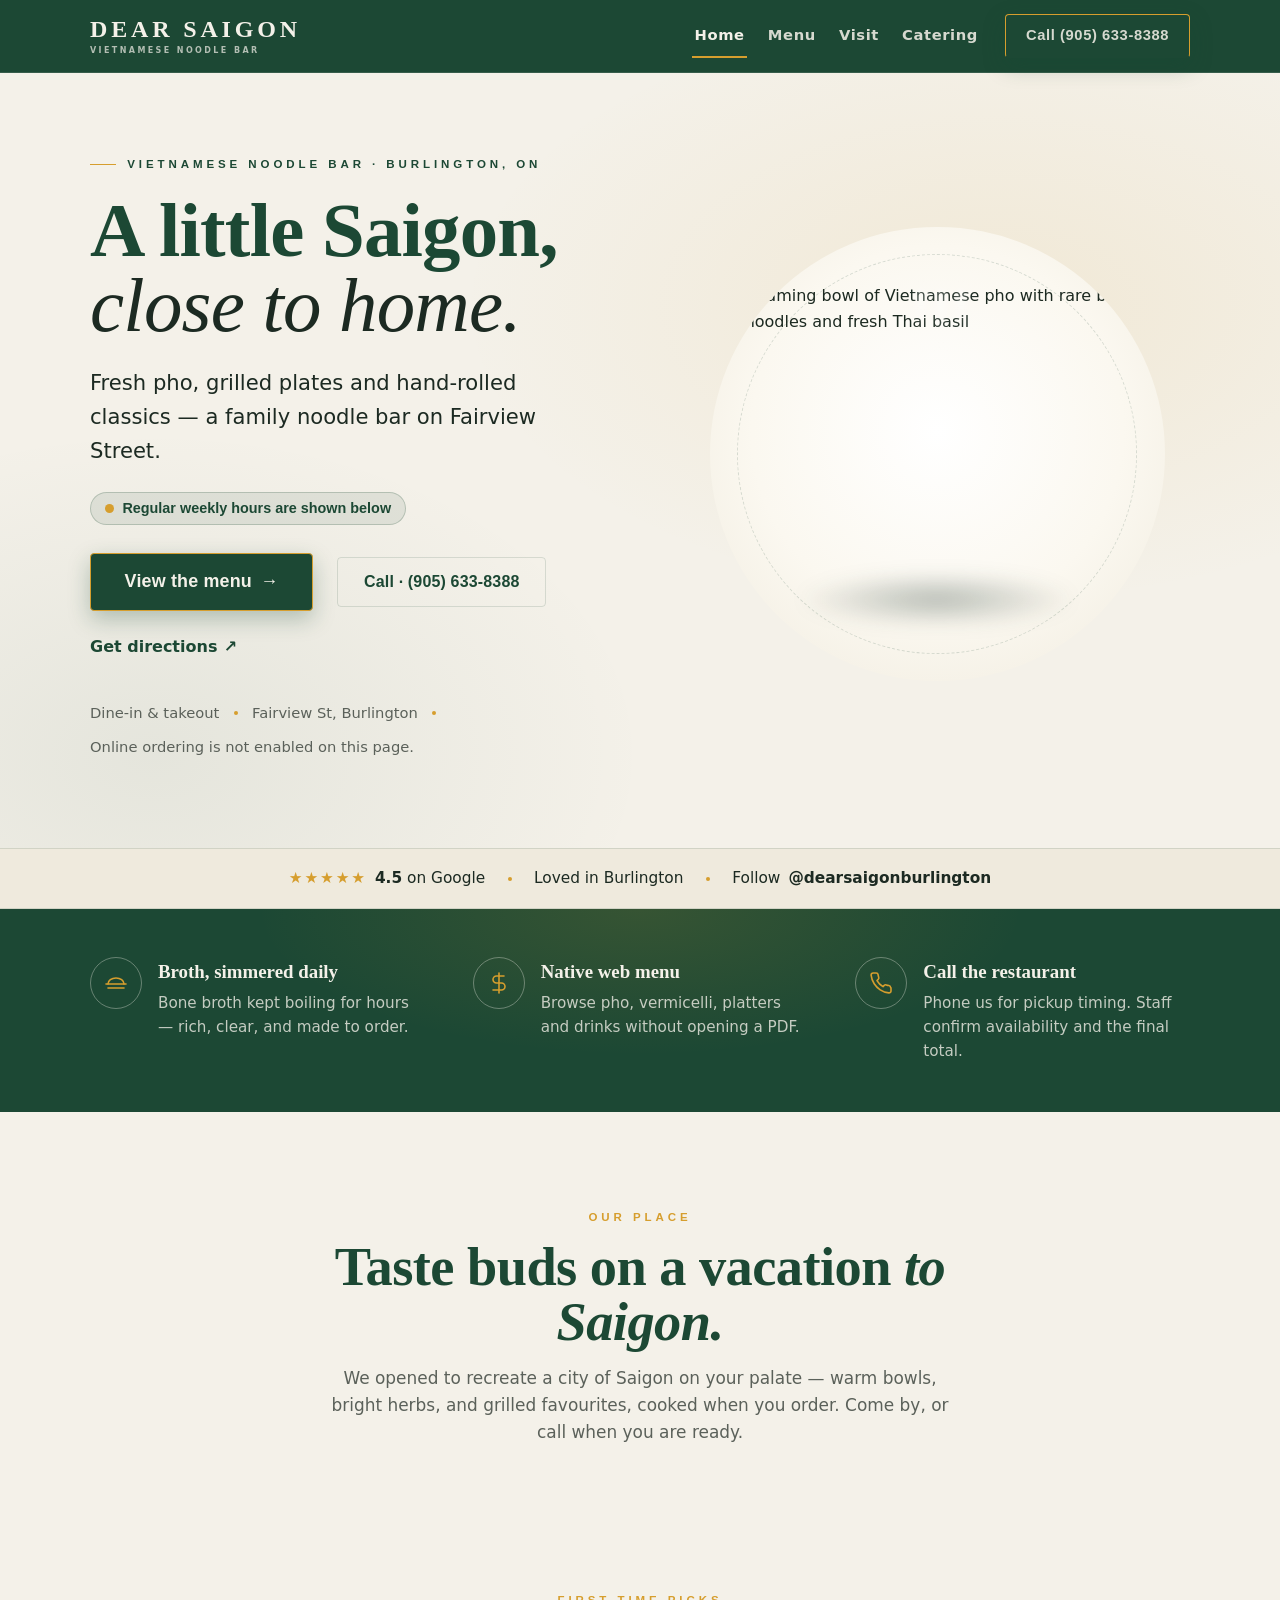
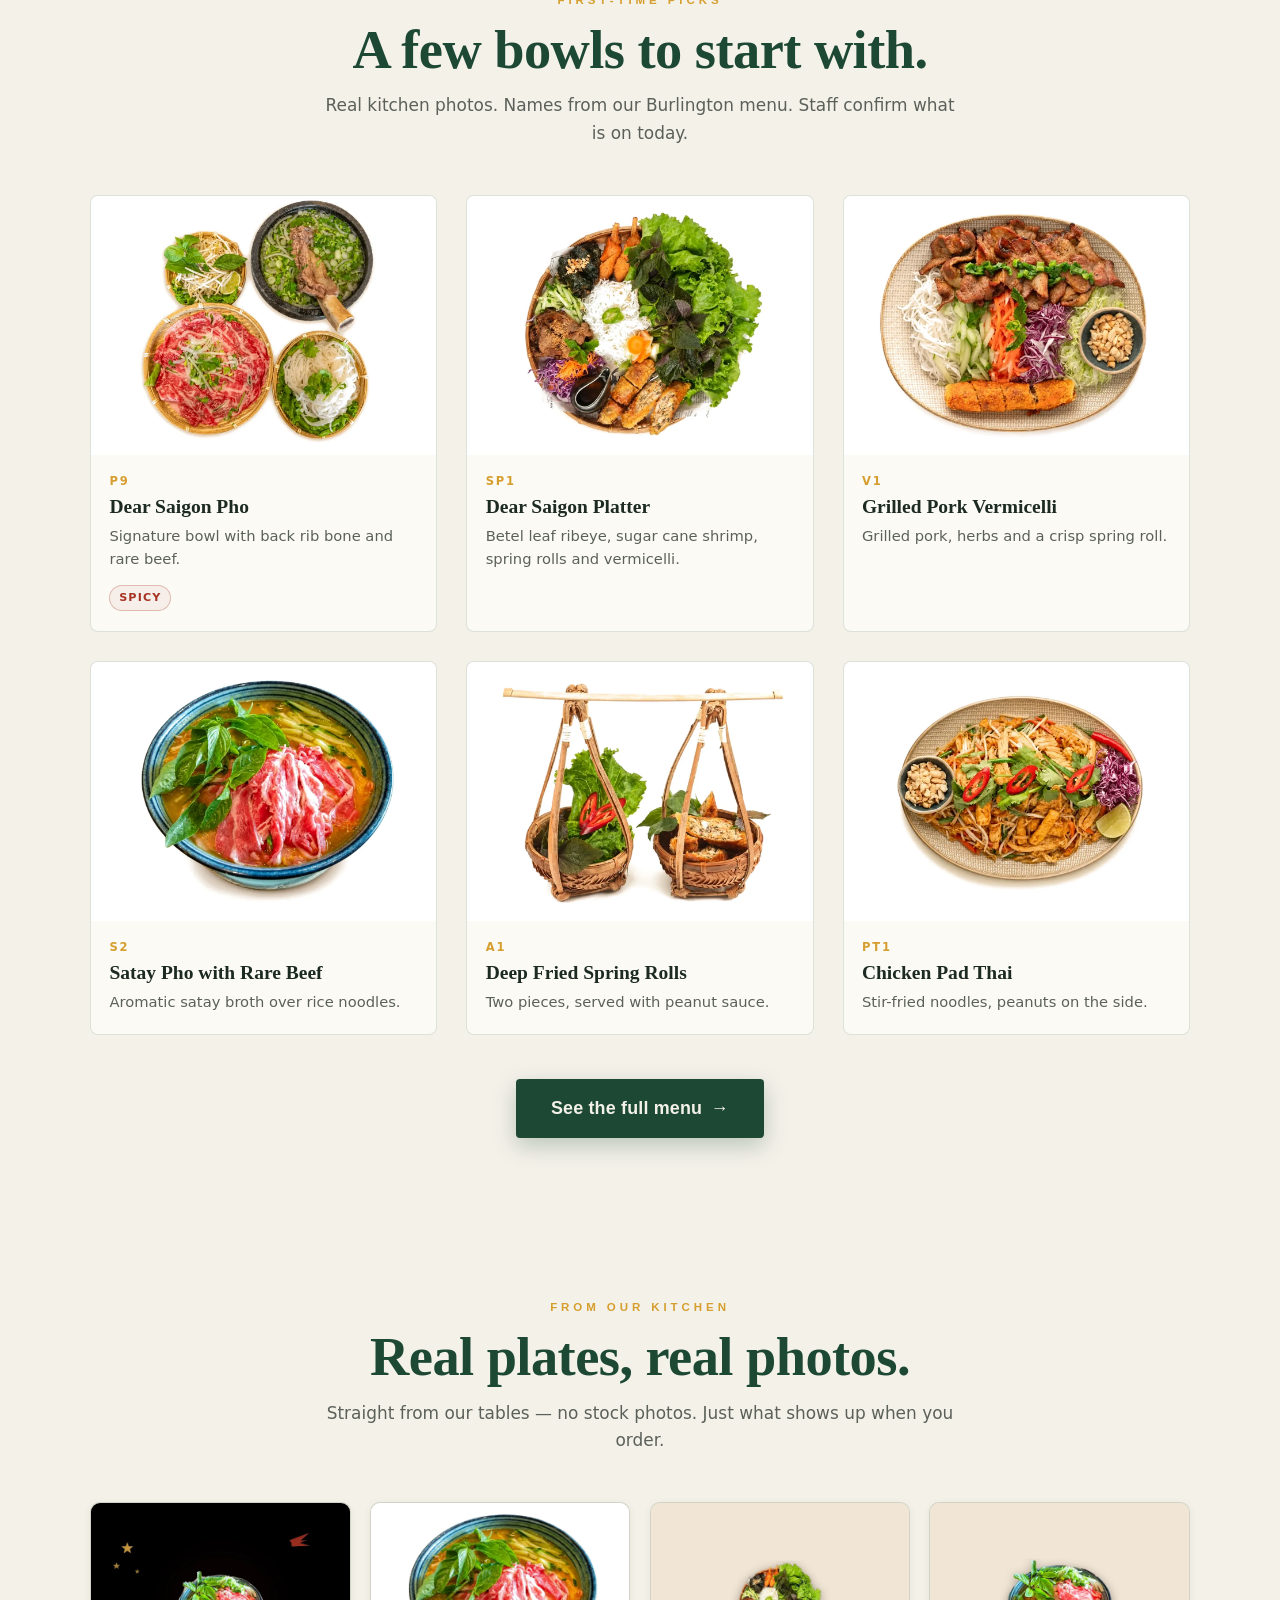
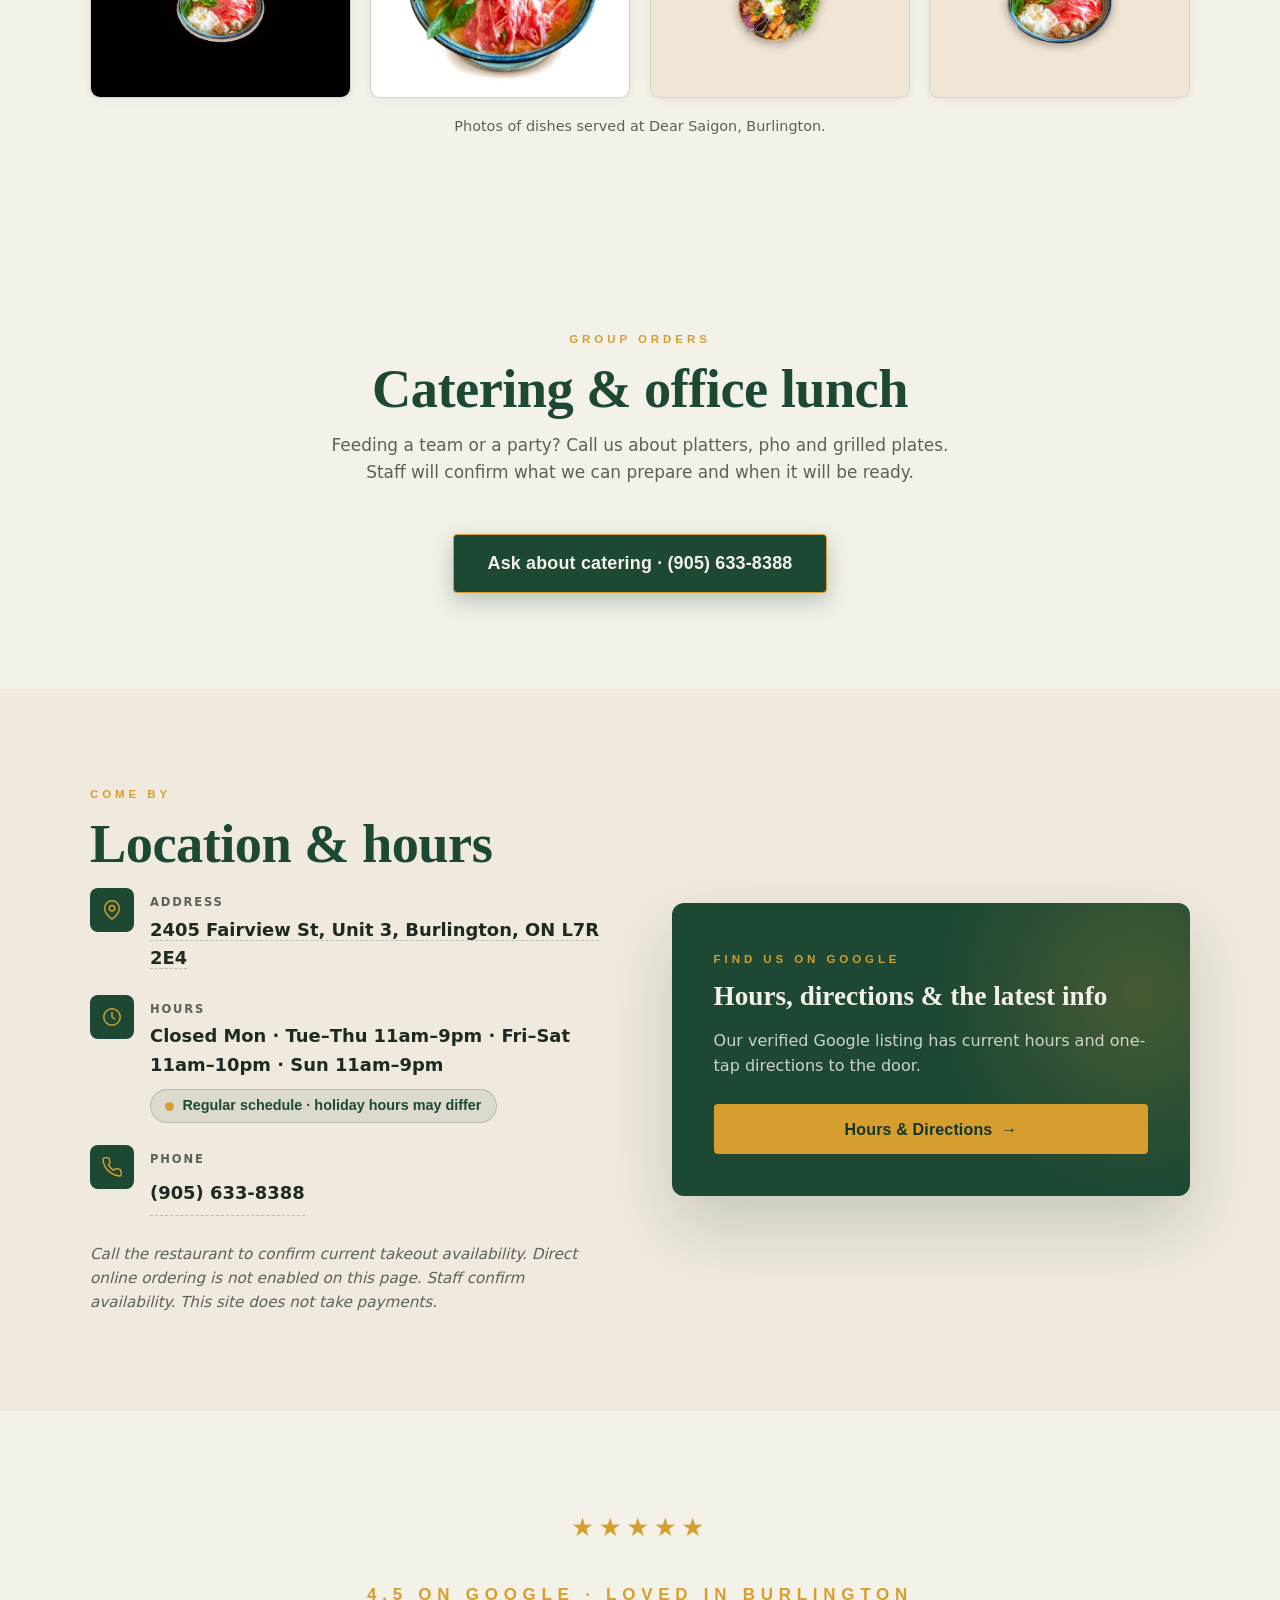
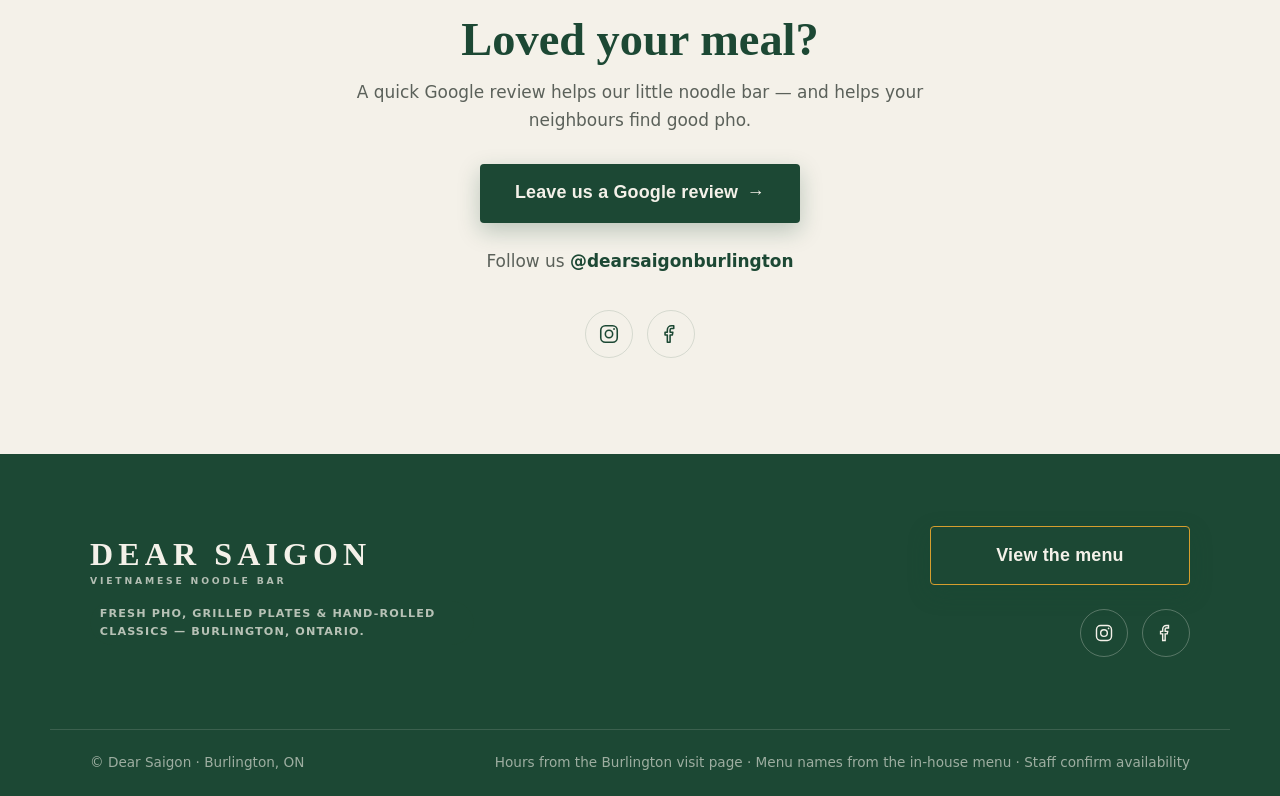
==== commit 92a2669a: "Merge origin/main into sky-agent-revert-hero-to-pho-bowl-f2ef Keep the circular steaming pho-bowl he" ====
--- a/index.html
+++ b/index.html
@@ -103,20 +103,8 @@
         </div>
         <div class="hero-media">
           <div class="hero-disc">
-            <picture>
-              <source media="(max-width: 900px)" type="image/webp"
-                srcset="assets/hero-platter-portrait-800.webp 800w, assets/hero-platter-portrait-1080.webp 1080w"
-                sizes="100vw" />
-              <source type="image/webp"
-                srcset="assets/hero-platter-800.webp 800w, assets/hero-platter-1200.webp 1200w, assets/hero-platter-1600.webp 1600w"
-                sizes="(min-width: 900px) 34rem, 100vw" />
-              <img class="hero-bowl"
-                src="assets/hero-platter-1200.jpg"
-                srcset="assets/hero-platter-800.jpg 800w, assets/hero-platter-1200.jpg 1200w, assets/hero-platter-1600.jpg 1600w"
-                sizes="(min-width: 900px) 34rem, 100vw"
-                alt="Official Dear Saigon platter — grilled meats, spring rolls, vermicelli, herbs and sauces on a woven tray"
-                width="1600" height="1066" fetchpriority="high" decoding="async" />
-            </picture>
+            <div class="steam" aria-hidden="true"><span></span><span></span><span></span></div>
+            <img class="hero-bowl" src="assets/hero-pho.webp" alt="A steaming bowl of Vietnamese pho with rare beef, rice noodles and fresh Thai basil" width="1200" height="900" fetchpriority="high" decoding="async" />
           </div>
         </div>
       </div>
--- a/css/site.css
+++ b/css/site.css
@@ -265,19 +265,74 @@
 .hero-media { position: relative; display: grid; place-items: center; }
 .hero-disc {
   position: relative;
-  width: min(100%, 34rem);
-  aspect-ratio: 4 / 3;
-  border-radius: 22px;
+  width: min(90%, 30rem);
+  aspect-ratio: 1;
+  border-radius: 50%;
   overflow: hidden;
-  background: var(--cream-warm);
-  box-shadow: var(--shadow-md);
-}
-.hero-disc img,
+  background: radial-gradient(circle at 50% 45%, #ffffff 0%, #FBF8F0 55%, var(--cream-warm) 100%);
+}
+.hero-disc::after {
+  content: "";
+  position: absolute;
+  inset: 6%;
+  border-radius: 50%;
+  border: 1px dashed rgba(28, 72, 52, .16);
+  z-index: 1;
+  pointer-events: none;
+}
+.hero-disc::before {
+  content: "";
+  position: absolute;
+  left: 50%;
+  bottom: 12%;
+  width: 62%;
+  height: 12%;
+  transform: translateX(-50%);
+  background: radial-gradient(ellipse at center, rgba(20, 42, 34, .30), transparent 70%);
+  filter: blur(9px);
+  z-index: 0;
+}
 .hero-bowl {
-  width: 100%;
-  height: 100%;
-  object-fit: cover;
-  object-position: center;
+  position: absolute;
+  top: 50%;
+  left: 50%;
+  width: 104%;
+  height: auto;
+  transform: translate(-50%, -50%);
+  mix-blend-mode: multiply;
+  z-index: 2;
+  animation: floatBowl 7s ease-in-out infinite;
+}
+@keyframes floatBowl {
+  0%, 100% { transform: translate(-50%, -50%); }
+  50% { transform: translate(-50%, calc(-50% - 12px)); }
+}
+.steam {
+  position: absolute;
+  left: 50%;
+  top: 14%;
+  transform: translateX(-50%);
+  z-index: 3;
+  opacity: .55;
+  pointer-events: none;
+}
+.steam span {
+  display: block;
+  position: absolute;
+  width: 8px;
+  height: 46px;
+  border-radius: 8px;
+  background: linear-gradient(to top, rgba(255, 255, 255, 0), rgba(255, 255, 255, .9));
+  filter: blur(4px);
+  animation: rise 4.5s ease-in-out infinite;
+}
+.steam span:nth-child(1) { left: -20px; animation-delay: 0s; }
+.steam span:nth-child(2) { left: 0; animation-delay: 1.1s; height: 60px; }
+.steam span:nth-child(3) { left: 20px; animation-delay: 2.2s; }
+@keyframes rise {
+  0% { transform: translateY(30px) scaleX(1); opacity: 0; }
+  30% { opacity: .7; }
+  100% { transform: translateY(-40px) scaleX(1.6); opacity: 0; }
 }
 
 .highlights { background: var(--green); color: var(--cream); position: relative; }
@@ -697,7 +752,7 @@
   .hero-grid { grid-template-columns: 1fr; gap: 2.5rem; }
   .hero-copy { max-width: none; order: 2; }
   .hero-media { order: 1; }
-  .hero-disc { width: 100%; aspect-ratio: 4 / 5; }
+  .hero-disc { width: min(78%, 22rem); aspect-ratio: 1; }
   .info-grid { grid-template-columns: 1fr; }
   .footer-inner { grid-template-columns: 1fr; }
   .footer-right { align-items: flex-start; }
